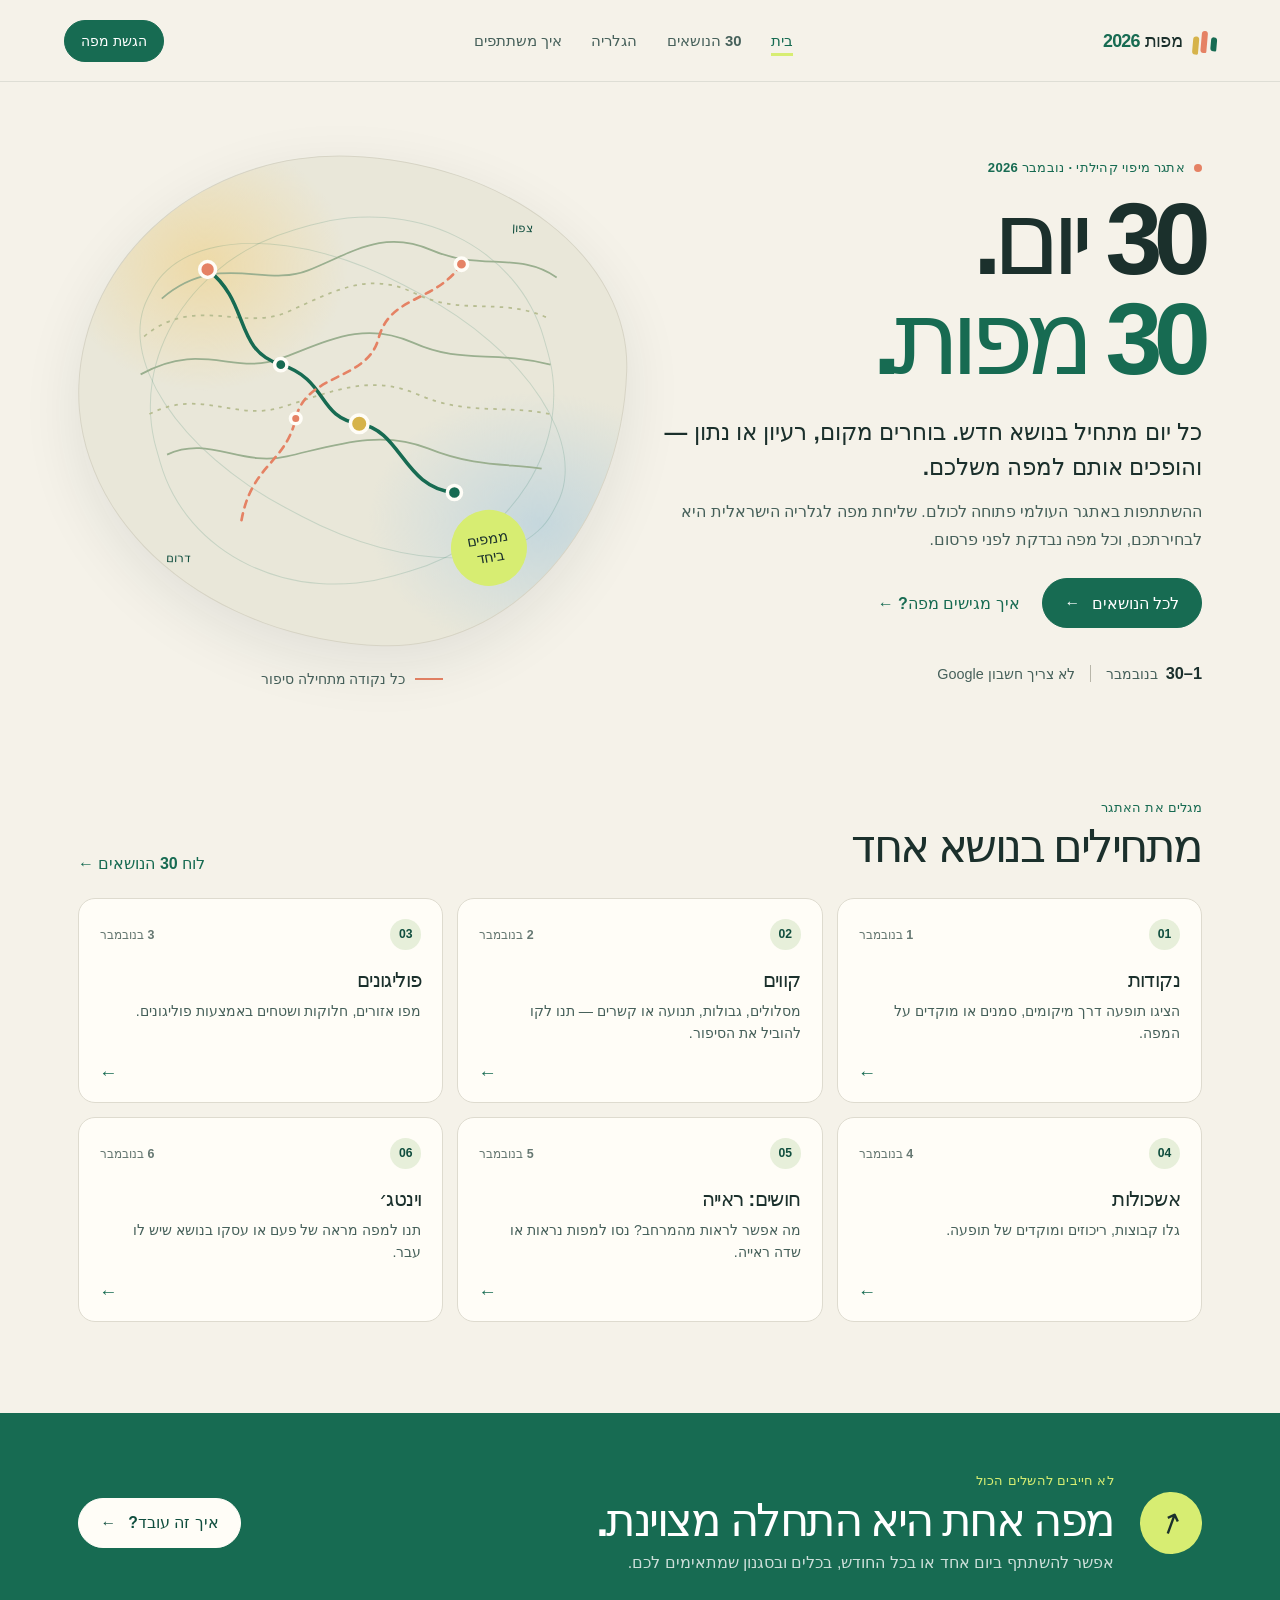
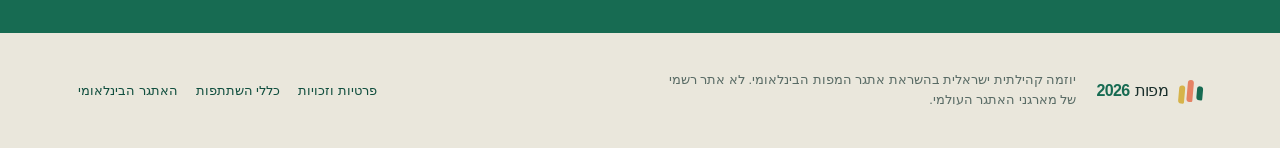
==== index.html @ 551444f7 "Add favicon for 2026 challenge site Co-authored-by: Copilot <223556219+Copilot@users.noreply.github." ====
<!doctype html>
<html lang="he" dir="rtl">
<head>
  <meta charset="utf-8">
  <meta name="viewport" content="width=device-width, initial-scale=1">
  <meta name="theme-color" content="#f5f2e9">
  <meta name="description" content="אתגר המפות הישראלי 2026 — שלושים ימים, שלושים נושאים, קהילת מיפוי אחת.">
  <title>אתגר המפות הישראלי 2026</title>
  <link rel="icon" href="favicon.svg" type="image/svg+xml">
  <link rel="stylesheet" href="assets/css/styles.css">
  <script src="assets/js/site.js" defer></script>
</head>
<body>
  <a class="skip-link" href="#main">דילוג לתוכן</a>
  <header class="site-header">
    <a class="brand" href="index.html" aria-label="אתגר המפות הישראלי 2026 — דף הבית">
      <span class="brand-mark" aria-hidden="true"><i></i><i></i><i></i></span>
      <span>מפות<span class="brand-year">2026</span></span>
    </a>
    <nav class="main-nav" aria-label="ניווט ראשי">
      <a class="is-current" aria-current="page" href="index.html">בית</a>
      <a href="themes.html">30 הנושאים</a>
      <a href="gallery.html">הגלריה</a>
      <a href="about.html">איך משתתפים</a>
    </nav>
    <a class="button button-small header-cta" href="submit.html">הגשת מפה</a>
  </header>

  <main id="main">
    <section class="hero section-wrap">
      <div class="hero-copy">
        <p class="eyebrow"><span class="eyebrow-dot"></span> אתגר מיפוי קהילתי · נובמבר 2026</p>
        <h1>30 יום.<br><span>30 מפות.</span></h1>
        <p class="hero-lead">כל יום מתחיל בנושא חדש. בוחרים מקום, רעיון או נתון — והופכים אותם למפה משלכם.</p>
        <p class="hero-note">ההשתתפות באתגר העולמי פתוחה לכולם. שליחת מפה לגלריה הישראלית היא לבחירתכם, וכל מפה נבדקת לפני פרסום.</p>
        <div class="hero-actions">
          <a class="button" href="themes.html">לכל הנושאים <span aria-hidden="true">←</span></a>
          <a class="text-link" href="submit.html">איך מגישים מפה? <span aria-hidden="true">←</span></a>
        </div>
        <div class="hero-facts" aria-label="פרטי האתגר">
          <span><strong>1–30</strong> בנובמבר</span>
          <span class="fact-divider" aria-hidden="true"></span>
          <span>לא צריך חשבון Google</span>
        </div>
      </div>
      <div class="hero-art" aria-label="איור מופשט של מפה עם קווים ונקודות" role="img">
        <div class="map-paper">
          <span class="map-label label-north">צפון</span>
          <span class="map-label label-south">דרום</span>
          <svg viewBox="0 0 520 420" role="presentation" aria-hidden="true">
            <path class="contour contour-one" d="M44 94c63-54 116-12 166-32s85-47 140-23 100 1 142 31" />
            <path class="contour contour-two" d="M24 137c57-48 111-5 163-28s91-47 144-21 99 4 151 28" />
            <path class="contour contour-three" d="M20 180c70-39 105 2 159-18s94-43 150-18 89 8 156 25" />
            <path class="contour contour-four" d="M30 225c59-30 96 9 151-8s99-38 154-14 96 11 149 22" />
            <path class="contour contour-five" d="M50 271c48-22 83 14 136 2s106-31 160-9 94 17 129 23" />
            <path class="route" d="M96 61c49 38 29 91 83 108s41 60 89 67 50 73 108 78" />
            <path class="route route-secondary" d="M384 55c-30 44-81 35-94 84s-82 39-94 91-51 52-62 118" />
            <circle class="map-point point-a" cx="96" cy="61" r="9" />
            <circle class="map-point point-b" cx="179" cy="169" r="7" />
            <circle class="map-point point-c" cx="268" cy="236" r="10" />
            <circle class="map-point point-d" cx="376" cy="314" r="8" />
            <circle class="map-point point-e" cx="384" cy="55" r="7" />
            <circle class="map-point point-f" cx="196" cy="230" r="6" />
          </svg>
          <span class="map-stamp">ממפים<br>ביחד</span>
        </div>
        <div class="art-caption"><span class="caption-line"></span> כל נקודה מתחילה סיפור</div>
      </div>
    </section>

    <section class="section-wrap section-block" aria-labelledby="featured-heading">
      <div class="section-heading">
        <div>
          <p class="eyebrow">מגלים את האתגר</p>
          <h2 id="featured-heading">מתחילים בנושא אחד</h2>
        </div>
        <a class="text-link" href="themes.html">לוח 30 הנושאים <span aria-hidden="true">←</span></a>
      </div>
      <div class="theme-grid theme-grid-featured" data-theme-grid data-limit="6"></div>
    </section>

    <section class="community-band">
      <div class="section-wrap community-inner">
        <div class="community-icon" aria-hidden="true">↗</div>
        <div>
          <p class="eyebrow">לא חייבים להשלים הכול</p>
          <h2>מפה אחת היא התחלה מצוינת.</h2>
          <p>אפשר להשתתף ביום אחד או בכל החודש, בכלים ובסגנון שמתאימים לכם.</p>
        </div>
        <a class="button button-light" href="about.html">איך זה עובד? <span aria-hidden="true">←</span></a>
      </div>
    </section>
  </main>

  <footer class="site-footer">
    <div class="section-wrap footer-inner">
      <a class="brand footer-brand" href="index.html"><span class="brand-mark" aria-hidden="true"><i></i><i></i><i></i></span><span>מפות<span class="brand-year">2026</span></span></a>
      <p>יוזמה קהילתית ישראלית בהשראת אתגר המפות הבינלאומי. לא אתר רשמי של מארגני האתגר העולמי.</p>
      <div class="footer-links"><a href="privacy.html">פרטיות וזכויות</a><a href="about.html">כללי השתתפות</a><a href="https://30daymapchallenge.com/2026/" rel="noopener noreferrer" target="_blank">האתגר הבינלאומי <span class="visually-hidden">(נפתח בכרטיסייה חדשה)</span></a></div>
    </div>
  </footer>
</body>
</html>
---- assets/css/styles.css ----
:root {
  color-scheme: light;
  --ink: #1b302c;
  --ink-soft: #46605a;
  --paper: #f5f2e9;
  --paper-light: #fffdf7;
  --line: #dedbcf;
  --green: #176b52;
  --green-dark: #104e3e;
  --lime: #d7ed72;
  --coral: #e58264;
  --blue: #a9cbe0;
  --yellow: #f3c968;
  --shadow: 0 18px 60px rgb(27 48 44 / 9%);
  font-family: "Arial", "Noto Sans Hebrew", sans-serif;
  font-synthesis: none;
  text-rendering: optimizeLegibility;
}

* {
  box-sizing: border-box;
}

html {
  scroll-behavior: smooth;
}

body {
  background: var(--paper);
  color: var(--ink);
  margin: 0;
  min-width: 320px;
}

a {
  color: inherit;
}

a:focus-visible,
summary:focus-visible {
  outline: 3px solid #cb633e;
  outline-offset: 4px;
  border-radius: 3px;
}

.skip-link {
  background: var(--ink);
  color: white;
  inset-inline-start: 1rem;
  padding: 0.6rem 1rem;
  position: absolute;
  top: -5rem;
  z-index: 20;
}

.skip-link:focus {
  top: 1rem;
}

.section-wrap {
  margin-inline: auto;
  max-width: 1180px;
  padding-inline: 28px;
}

.site-header {
  align-items: center;
  border-bottom: 1px solid rgb(27 48 44 / 10%);
  display: flex;
  gap: 32px;
  justify-content: space-between;
  margin: 0 auto;
  max-width: 1440px;
  min-height: 82px;
  padding: 12px 5vw;
}

.brand {
  align-items: center;
  color: var(--ink);
  display: inline-flex;
  flex: 0 0 auto;
  font-size: 1.12rem;
  font-weight: 800;
  gap: 10px;
  letter-spacing: -0.04em;
  text-decoration: none;
}

.brand-year {
  color: var(--green);
  margin-inline-start: 5px;
}

.brand-mark {
  align-items: flex-end;
  display: inline-flex;
  gap: 3px;
  height: 24px;
  transform: rotate(-10deg);
  width: 24px;
}

.brand-mark i {
  background: var(--green);
  border-radius: 8px 8px 3px 8px;
  display: block;
  height: 14px;
  transform: rotate(15deg);
  width: 8px;
}

.brand-mark i:nth-child(2) {
  background: var(--coral);
  height: 22px;
}

.brand-mark i:nth-child(3) {
  background: #d6b34a;
  height: 18px;
}

.main-nav {
  align-items: center;
  display: flex;
  gap: clamp(14px, 2.3vw, 34px);
}

.main-nav a {
  color: var(--ink-soft);
  font-size: 0.93rem;
  font-weight: 600;
  text-decoration: none;
  transition: color 150ms ease;
}

.main-nav a:hover,
.main-nav a.is-current {
  color: var(--green);
}

.main-nav a.is-current {
  text-decoration: underline;
  text-decoration-color: var(--lime);
  text-decoration-thickness: 3px;
  text-underline-offset: 7px;
}

.button {
  align-items: center;
  background: var(--green);
  border: 1px solid var(--green);
  border-radius: 999px;
  color: white;
  display: inline-flex;
  font: inherit;
  font-size: 0.98rem;
  font-weight: 700;
  gap: 12px;
  justify-content: center;
  min-height: 50px;
  padding: 0.7rem 1.35rem;
  text-decoration: none;
  transition: background 150ms ease, transform 150ms ease;
}

.button:hover {
  background: var(--green-dark);
  transform: translateY(-2px);
}

.button-small {
  font-size: 0.9rem;
  min-height: 42px;
  padding: 0.5rem 1rem;
}

.hero {
  align-items: center;
  display: grid;
  gap: 28px;
  grid-template-columns: 1fr 1fr;
  min-height: 590px;
  padding-bottom: 72px;
  padding-top: 58px;
}

.hero-copy {
  max-width: 570px;
  padding-block: 20px;
}

.eyebrow {
  align-items: center;
  color: var(--green);
  display: flex;
  font-size: 0.82rem;
  font-weight: 800;
  gap: 9px;
  letter-spacing: 0.02em;
  margin: 0 0 14px;
}

.eyebrow-dot {
  background: var(--coral);
  border-radius: 50%;
  height: 8px;
  width: 8px;
}

h1,
h2,
h3,
p {
  margin-top: 0;
}

.hero h1 {
  font-size: clamp(4.1rem, 8vw, 7.6rem);
  letter-spacing: -0.085em;
  line-height: 0.98;
  margin: 0 0 25px;
}

.hero h1 span,
.page-intro h1 span {
  color: var(--green);
}

.hero-lead {
  font-size: clamp(1.18rem, 2vw, 1.42rem);
  font-weight: 600;
  line-height: 1.55;
  margin-bottom: 13px;
  max-width: 540px;
}

.hero-note {
  color: var(--ink-soft);
  font-size: 0.98rem;
  line-height: 1.75;
  margin-bottom: 25px;
  max-width: 530px;
}

.hero-actions {
  align-items: center;
  display: flex;
  flex-wrap: wrap;
  gap: 22px;
}

.text-link {
  color: var(--green);
  font-weight: 800;
  text-decoration-color: transparent;
  text-underline-offset: 4px;
}

.text-link:hover {
  text-decoration-color: currentColor;
}

.hero-facts {
  align-items: center;
  color: var(--ink-soft);
  display: flex;
  font-size: 0.9rem;
  gap: 15px;
  margin-top: 36px;
}

.hero-facts strong {
  color: var(--ink);
  font-size: 1.02rem;
  margin-inline-end: 4px;
}

.fact-divider {
  background: #b8b6a9;
  height: 17px;
  width: 1px;
}

.hero-art {
  justify-self: center;
  max-width: 550px;
  position: relative;
  width: 100%;
}

.map-paper {
  aspect-ratio: 1.12;
  background:
    radial-gradient(ellipse at 22% 23%, rgb(243 201 104 / 44%), transparent 24%),
    radial-gradient(ellipse at 85% 74%, rgb(169 203 224 / 56%), transparent 26%),
    #e9e7d9;
  border: 1px solid #d7d4c5;
  border-radius: 48% 52% 43% 57% / 49% 42% 58% 51%;
  box-shadow: var(--shadow);
  overflow: hidden;
  padding: 8%;
  position: relative;
  transform: rotate(2deg);
}

.map-paper::before,
.map-paper::after {
  border: 1px solid rgb(23 107 82 / 16%);
  border-radius: 48%;
  content: "";
  inset: 13%;
  position: absolute;
  transform: rotate(-18deg);
}

.map-paper::after {
  inset: 24% 8%;
  transform: rotate(26deg);
}

.map-paper svg {
  height: 100%;
  position: relative;
  transform: rotate(-2deg);
  width: 100%;
  z-index: 1;
}

.contour {
  fill: none;
  stroke: #9aaf8f;
  stroke-width: 2;
}

.contour-two,
.contour-four {
  stroke: #b7bd91;
  stroke-dasharray: 4 6;
}

.route {
  fill: none;
  stroke: var(--green);
  stroke-linecap: round;
  stroke-width: 4;
}

.route-secondary {
  stroke: var(--coral);
  stroke-dasharray: 8 7;
  stroke-width: 3;
}

.map-point {
  fill: var(--coral);
  stroke: var(--paper-light);
  stroke-width: 4;
}

.point-b,
.point-d {
  fill: var(--green);
}

.point-c {
  fill: #d6b34a;
}

.map-label {
  color: var(--green-dark);
  font-size: 0.74rem;
  font-weight: 800;
  position: absolute;
  z-index: 2;
}

.label-north {
  inset-block-start: 12%;
  inset-inline-start: 18%;
}

.label-south {
  inset-block-end: 15%;
  inset-inline-end: 17%;
}

.map-stamp {
  align-items: center;
  background: var(--lime);
  border-radius: 50%;
  bottom: 13%;
  color: var(--ink);
  display: flex;
  font-size: 0.9rem;
  font-weight: 900;
  height: 76px;
  justify-content: center;
  line-height: 1.25;
  position: absolute;
  right: 17%;
  text-align: center;
  transform: rotate(-12deg);
  width: 76px;
  z-index: 2;
}

.art-caption {
  align-items: center;
  color: var(--ink-soft);
  display: flex;
  font-size: 0.87rem;
  gap: 10px;
  justify-content: center;
  margin-top: 26px;
}

.caption-line {
  background: var(--coral);
  height: 2px;
  width: 28px;
}

.section-block {
  padding-bottom: 86px;
  padding-top: 25px;
}

.section-heading {
  align-items: end;
  display: flex;
  gap: 20px;
  justify-content: space-between;
  margin-bottom: 25px;
}

.section-heading .eyebrow {
  margin-bottom: 6px;
}

.section-heading h2,
.community-inner h2,
.callout h2 {
  font-size: clamp(1.8rem, 4vw, 2.8rem);
  letter-spacing: -0.055em;
  line-height: 1.15;
  margin: 0;
}

.theme-grid {
  display: grid;
  gap: 14px;
  grid-template-columns: repeat(3, minmax(0, 1fr));
}

.theme-card {
  background: var(--paper-light);
  border: 1px solid var(--line);
  border-radius: 17px;
  color: var(--ink);
  display: flex;
  flex-direction: column;
  min-height: 205px;
  padding: 20px 21px 18px;
  position: relative;
  text-decoration: none;
  transition: border-color 150ms ease, box-shadow 150ms ease, transform 150ms ease;
}

.theme-card:hover {
  border-color: #9db8a9;
  box-shadow: 0 10px 30px rgb(27 48 44 / 8%);
  transform: translateY(-3px);
}

.theme-card-top {
  align-items: center;
  display: flex;
  justify-content: space-between;
  margin-bottom: 17px;
}

.theme-number {
  align-items: center;
  background: #e7efda;
  border-radius: 50%;
  color: var(--green-dark);
  display: inline-flex;
  font-size: 0.76rem;
  font-weight: 800;
  height: 31px;
  justify-content: center;
  width: 31px;
}

.theme-date {
  color: #667872;
  font-size: 0.78rem;
  font-weight: 600;
}

.theme-title {
  font-size: 1.25rem;
  font-weight: 800;
  letter-spacing: -0.03em;
  line-height: 1.3;
  margin-bottom: 7px;
}

.theme-description {
  color: var(--ink-soft);
  font-size: 0.89rem;
  line-height: 1.6;
  padding-inline-end: 17px;
}

.theme-arrow {
  bottom: 18px;
  color: var(--green);
  font-size: 1.15rem;
  inset-inline-end: 20px;
  position: absolute;
}

.community-band {
  background: var(--green);
  color: white;
  margin-top: 5px;
}

.community-inner {
  align-items: center;
  display: flex;
  gap: 26px;
  min-height: 220px;
  padding-bottom: 38px;
  padding-top: 38px;
}

.community-icon {
  align-items: center;
  background: var(--lime);
  border-radius: 50%;
  color: var(--ink);
  display: flex;
  flex: 0 0 62px;
  font-size: 1.8rem;
  height: 62px;
  justify-content: center;
  transform: rotate(-25deg);
}

.community-inner .eyebrow {
  color: var(--lime);
  margin-bottom: 7px;
}

.community-inner h2 {
  margin-bottom: 7px;
}

.community-inner p:not(.eyebrow) {
  color: rgb(255 255 255 / 78%);
  margin-bottom: 0;
}

.button-light {
  background: var(--paper-light);
  border-color: var(--paper-light);
  color: var(--green-dark);
  margin-inline-start: auto;
  white-space: nowrap;
}

.button-light:hover {
  background: var(--lime);
}

.site-footer {
  background: #eae7dc;
  margin-top: 0;
}

.footer-inner {
  align-items: center;
  display: grid;
  gap: 20px;
  grid-template-columns: auto 1fr auto;
  min-height: 115px;
  padding-bottom: 24px;
  padding-top: 24px;
}

.footer-brand {
  font-size: 1rem;
}

.footer-inner p {
  color: #596b65;
  font-size: 0.8rem;
  line-height: 1.6;
  margin: 0;
  max-width: 420px;
}

.footer-links {
  display: flex;
  flex-wrap: wrap;
  gap: 10px 18px;
}

.footer-links a {
  color: var(--green-dark);
  font-size: 0.79rem;
  font-weight: 700;
  text-decoration: none;
}

.footer-links a:hover {
  text-decoration: underline;
  text-underline-offset: 3px;
}

.page-main {
  min-height: calc(100vh - 205px);
  padding-bottom: 74px;
  padding-top: 62px;
}

.page-intro {
  margin-bottom: 42px;
  max-width: 750px;
}

.page-intro h1 {
  font-size: clamp(3.2rem, 7vw, 5.7rem);
  letter-spacing: -0.075em;
  line-height: 1.02;
  margin: 0 0 20px;
}

.page-intro > p:last-child {
  color: var(--ink-soft);
  font-size: 1.12rem;
  line-height: 1.75;
  margin-bottom: 0;
  max-width: 650px;
}

.themes-toolbar {
  align-items: center;
  border-bottom: 1px solid var(--line);
  display: flex;
  justify-content: space-between;
  margin-bottom: 20px;
  padding-bottom: 15px;
}

.themes-toolbar p {
  color: var(--ink-soft);
  margin: 0;
}

.count-chip {
  background: #e7efda;
  border-radius: 999px;
  color: var(--green-dark);
  font-size: 0.8rem;
  font-weight: 800;
  padding: 6px 12px;
}

.theme-grid-all {
  grid-template-columns: repeat(3, minmax(0, 1fr));
}

.source-note,
.small-note {
  color: #68756d;
  font-size: 0.82rem;
  line-height: 1.7;
  margin-top: 20px;
}

.back-link {
  color: var(--green);
  display: inline-block;
  font-size: 0.9rem;
  font-weight: 700;
  margin-bottom: 36px;
  text-decoration: none;
}

.back-link:hover {
  text-decoration: underline;
  text-underline-offset: 4px;
}

.day-hero {
  background: var(--paper-light);
  border: 1px solid var(--line);
  border-radius: 26px;
  margin-bottom: 62px;
  overflow: hidden;
  padding: clamp(25px, 6vw, 64px);
  position: relative;
}

.day-hero::after {
  background: var(--lime);
  border-radius: 50%;
  content: "";
  height: 190px;
  inset-block-start: -95px;
  inset-inline-end: -80px;
  opacity: 0.55;
  position: absolute;
  width: 190px;
}

.day-hero > * {
  position: relative;
  z-index: 1;
}

.day-heading {
  align-items: center;
  display: flex;
  gap: 22px;
  margin-bottom: 15px;
}

.day-number {
  color: #d8dfca;
  font-size: clamp(4rem, 9vw, 7.6rem);
  font-weight: 900;
  letter-spacing: -0.08em;
  line-height: 0.9;
}

.day-label {
  color: var(--green);
  font-size: 0.88rem;
  font-weight: 800;
  margin-bottom: 5px;
}

.day-heading h1 {
  font-size: clamp(2.3rem, 5vw, 4.3rem);
  letter-spacing: -0.06em;
  line-height: 1.05;
  margin: 0;
}

.day-description {
  color: var(--ink-soft);
  font-size: 1.2rem;
  line-height: 1.7;
  margin-bottom: 27px;
  max-width: 650px;
}

.day-gallery {
  padding-bottom: 34px;
}

.empty-state {
  align-items: center;
  background: #eeece2;
  border: 1px dashed #c9c8b8;
  border-radius: 20px;
  display: flex;
  flex-direction: column;
  padding: 45px 24px;
  text-align: center;
}

.empty-state-mark {
  color: var(--green);
  font-size: 2rem;
  margin-bottom: 10px;
}

.empty-state h2,
.empty-state h3 {
  font-size: 1.4rem;
  letter-spacing: -0.03em;
  margin-bottom: 8px;
}

.empty-state p {
  color: var(--ink-soft);
  line-height: 1.7;
  margin: 0 0 15px;
  max-width: 490px;
}

.day-pagination {
  border-top: 1px solid var(--line);
  display: flex;
  justify-content: space-between;
  margin-top: 40px;
  padding-top: 20px;
}

.day-pagination a {
  color: var(--green);
  font-weight: 800;
  text-decoration: none;
}

.steps-grid {
  display: grid;
  gap: 14px;
  grid-template-columns: repeat(4, minmax(0, 1fr));
  margin-bottom: 72px;
}

.step-card {
  background: var(--paper-light);
  border: 1px solid var(--line);
  border-radius: 18px;
  min-height: 205px;
  padding: 22px;
}

.step-number {
  color: var(--coral);
  display: block;
  font-size: 0.8rem;
  font-weight: 900;
  margin-bottom: 18px;
}

.step-card h2 {
  font-size: 1.25rem;
  margin-bottom: 8px;
}

.step-card p {
  color: var(--ink-soft);
  font-size: 0.9rem;
  line-height: 1.65;
  margin: 0;
}

.content-section {
  margin-bottom: 64px;
  max-width: 830px;
}

.content-section > h2 {
  font-size: 2rem;
  letter-spacing: -0.04em;
  margin-bottom: 22px;
}

.faq-list details {
  border-bottom: 1px solid var(--line);
  padding-block: 17px;
}

.faq-list summary {
  cursor: pointer;
  font-size: 1.02rem;
  font-weight: 800;
  list-style-position: inside;
}

.faq-list details p {
  color: var(--ink-soft);
  line-height: 1.75;
  margin: 11px 27px 0 0;
}

.callout {
  align-items: center;
  background: #e7efda;
  border-radius: 20px;
  display: flex;
  justify-content: space-between;
  padding: 28px 32px;
}

.callout .eyebrow {
  margin-bottom: 5px;
}

.callout h2 {
  font-size: 1.7rem;
}

.legal-page {
  max-width: 900px;
}

.legal-section {
  border-top: 1px solid var(--line);
  padding: 25px 0 10px;
}

.legal-section h2 {
  font-size: 1.35rem;
  margin-bottom: 8px;
}

.legal-section p {
  color: var(--ink-soft);
  line-height: 1.85;
  max-width: 760px;
}

.draft-notice {
  background: #fff1d5;
  border-radius: 10px;
  color: #73511c;
  font-size: 0.9rem;
  line-height: 1.6;
  margin-top: 28px;
  padding: 14px 18px;
}

.gallery-empty {
  margin-bottom: 40px;
  min-height: 300px;
}

.submission-status {
  align-items: flex-start;
  background: #e8efdd;
  border-radius: 20px;
  display: flex;
  gap: 18px;
  margin-bottom: 40px;
  padding: 26px;
}

.status-symbol {
  align-items: center;
  background: var(--green);
  border-radius: 50%;
  color: white;
  display: flex;
  flex: 0 0 42px;
  font-size: 1.2rem;
  height: 42px;
  justify-content: center;
}

.submission-status h2,
.submission-brief h2 {
  font-size: 1.35rem;
  margin-bottom: 7px;
}

.submission-status p {
  color: var(--ink-soft);
  line-height: 1.7;
  margin-bottom: 12px;
}

.submission-brief {
  background: var(--paper-light);
  border: 1px solid var(--line);
  border-radius: 18px;
  padding: 24px;
}

.check-list {
  color: var(--ink-soft);
  line-height: 1.9;
  padding-inline-start: 1.3rem;
}

.visually-hidden {
  clip: rect(0, 0, 0, 0);
  clip-path: inset(50%);
  height: 1px;
  overflow: hidden;
  position: absolute;
  white-space: nowrap;
  width: 1px;
}

@media (max-width: 900px) {
  .site-header {
    gap: 17px;
    padding-inline: 24px;
  }

  .main-nav {
    gap: 14px;
  }

  .main-nav a {
    font-size: 0.83rem;
  }

  .hero {
    min-height: auto;
    padding-bottom: 55px;
    padding-top: 42px;
  }

  .theme-grid,
  .theme-grid-all {
    grid-template-columns: repeat(2, minmax(0, 1fr));
  }

  .steps-grid {
    grid-template-columns: repeat(2, minmax(0, 1fr));
  }

  .footer-inner {
    grid-template-columns: 1fr 1fr;
  }

  .footer-links {
    grid-column: 1 / -1;
  }
}

@media (max-width: 640px) {
  .section-wrap {
    padding-inline: 20px;
  }

  .site-header {
    flex-wrap: wrap;
    gap: 11px 16px;
    justify-content: space-between;
    min-height: auto;
    padding: 14px 20px 12px;
  }

  .brand {
    font-size: 1rem;
  }

  .header-cta {
    margin-inline-start: auto;
  }

  .main-nav {
    flex: 1 0 100%;
    justify-content: space-between;
    order: 3;
    overflow-x: auto;
    padding: 7px 0 2px;
  }

  .main-nav a {
    flex: 0 0 auto;
    font-size: 0.8rem;
  }

  .hero {
    gap: 10px;
    grid-template-columns: 1fr;
    padding-bottom: 44px;
    padding-top: 34px;
  }

  .hero-copy {
    padding-block: 0;
  }

  .hero h1 {
    font-size: clamp(4rem, 19vw, 6rem);
  }

  .hero-lead {
    font-size: 1.12rem;
  }

  .hero-note {
    font-size: 0.9rem;
  }

  .hero-actions {
    align-items: flex-start;
    gap: 15px;
  }

  .hero-facts {
    margin-top: 24px;
  }

  .hero-art {
    margin-top: 12px;
    max-width: 410px;
  }

  .section-block {
    padding-bottom: 55px;
    padding-top: 10px;
  }

  .section-heading {
    align-items: flex-start;
    flex-direction: column;
    gap: 10px;
  }

  .section-heading h2 {
    font-size: 1.9rem;
  }

  .theme-grid,
  .theme-grid-all {
    gap: 10px;
    grid-template-columns: 1fr;
  }

  .theme-card {
    min-height: 170px;
    padding: 17px 18px;
  }

  .community-inner {
    align-items: flex-start;
    flex-wrap: wrap;
    gap: 13px;
    padding-bottom: 28px;
    padding-top: 28px;
  }

  .community-icon {
    flex-basis: 48px;
    height: 48px;
    width: 48px;
  }

  .community-inner > div:nth-child(2) {
    flex: 1;
  }

  .community-inner h2 {
    font-size: 1.65rem;
  }

  .community-inner p:not(.eyebrow) {
    font-size: 0.88rem;
    line-height: 1.6;
  }

  .button-light {
    margin-inline-start: 61px;
  }

  .footer-inner {
    align-items: start;
    gap: 13px;
    grid-template-columns: 1fr;
    padding-bottom: 25px;
    padding-top: 25px;
  }

  .footer-links {
    grid-column: auto;
  }

  .page-main {
    padding-bottom: 48px;
    padding-top: 38px;
  }

  .page-intro {
    margin-bottom: 29px;
  }

  .page-intro h1 {
    font-size: clamp(3rem, 14vw, 4.3rem);
  }

  .page-intro > p:last-child {
    font-size: 1rem;
  }

  .themes-toolbar {
    align-items: flex-start;
    gap: 12px;
  }

  .themes-toolbar p {
    font-size: 0.88rem;
  }

  .day-hero {
    border-radius: 18px;
    margin-bottom: 43px;
    padding: 24px 20px 28px;
  }

  .day-heading {
    gap: 13px;
  }

  .day-number {
    font-size: 4.3rem;
  }

  .day-heading h1 {
    font-size: 2.2rem;
  }

  .day-description {
    font-size: 1.05rem;
  }

  .steps-grid {
    gap: 10px;
    grid-template-columns: 1fr;
    margin-bottom: 52px;
  }

  .step-card {
    min-height: auto;
  }

  .content-section {
    margin-bottom: 46px;
  }

  .callout {
    align-items: flex-start;
    flex-direction: column;
    gap: 18px;
    padding: 23px 20px;
  }

  .callout h2 {
    font-size: 1.5rem;
  }

  .submission-status {
    padding: 19px;
  }
}

@media (prefers-reduced-motion: reduce) {
  *,
  *::before,
  *::after {
    scroll-behavior: auto !important;
    transition-duration: 0.01ms !important;
  }
}
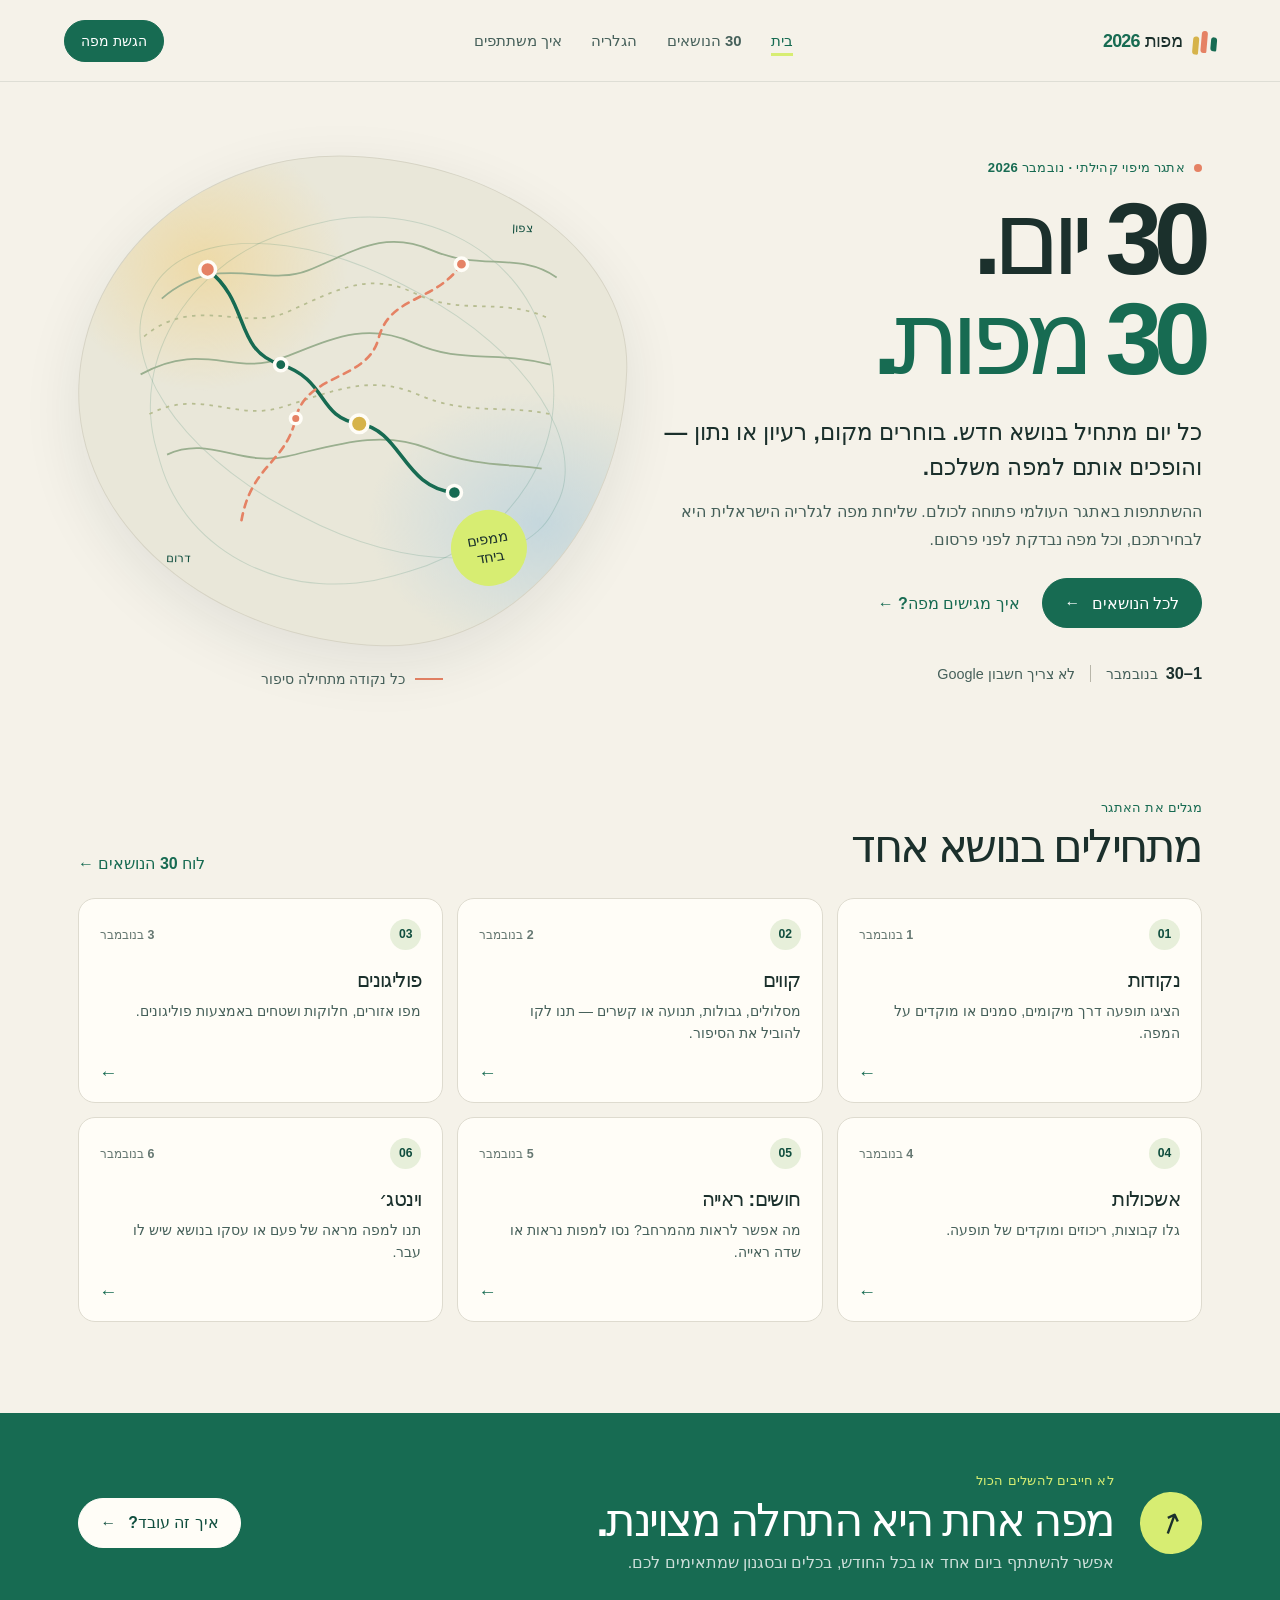
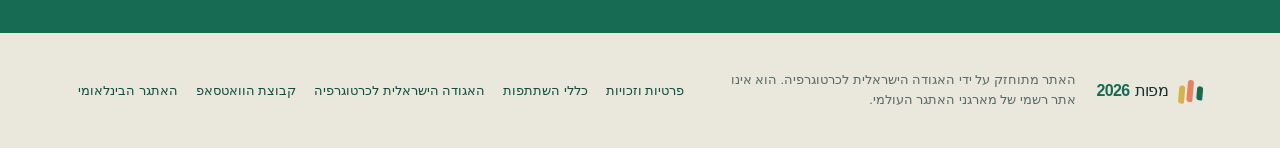
==== commit 1ed2ae21: "Add association and WhatsApp links Co-authored-by: Copilot <223556219+Copilot@users.noreply.github.c" ====
--- a/index.html
+++ b/index.html
@@ -95,8 +95,8 @@
   <footer class="site-footer">
     <div class="section-wrap footer-inner">
       <a class="brand footer-brand" href="index.html"><span class="brand-mark" aria-hidden="true"><i></i><i></i><i></i></span><span>מפות<span class="brand-year">2026</span></span></a>
-      <p>יוזמה קהילתית ישראלית בהשראת אתגר המפות הבינלאומי. לא אתר רשמי של מארגני האתגר העולמי.</p>
-      <div class="footer-links"><a href="privacy.html">פרטיות וזכויות</a><a href="about.html">כללי השתתפות</a><a href="https://30daymapchallenge.com/2026/" rel="noopener noreferrer" target="_blank">האתגר הבינלאומי <span class="visually-hidden">(נפתח בכרטיסייה חדשה)</span></a></div>
+      <p>האתר מתוחזק על ידי האגודה הישראלית לכרטוגרפיה. הוא אינו אתר רשמי של מארגני האתגר העולמי.</p>
+      <div class="footer-links"><a href="privacy.html">פרטיות וזכויות</a><a href="about.html">כללי השתתפות</a><a href="https://www.isrcartogis.org/" rel="noopener noreferrer" target="_blank">האגודה הישראלית לכרטוגרפיה <span class="visually-hidden">(נפתח בכרטיסייה חדשה)</span></a><a href="https://chat.whatsapp.com/Cux5kvuhouNCTsopKeig8c" rel="noopener noreferrer" target="_blank">קבוצת הוואטסאפ <span class="visually-hidden">(נפתח בכרטיסייה חדשה)</span></a><a href="https://30daymapchallenge.com/2026/" rel="noopener noreferrer" target="_blank">האתגר הבינלאומי <span class="visually-hidden">(נפתח בכרטיסייה חדשה)</span></a></div>
     </div>
   </footer>
 </body>
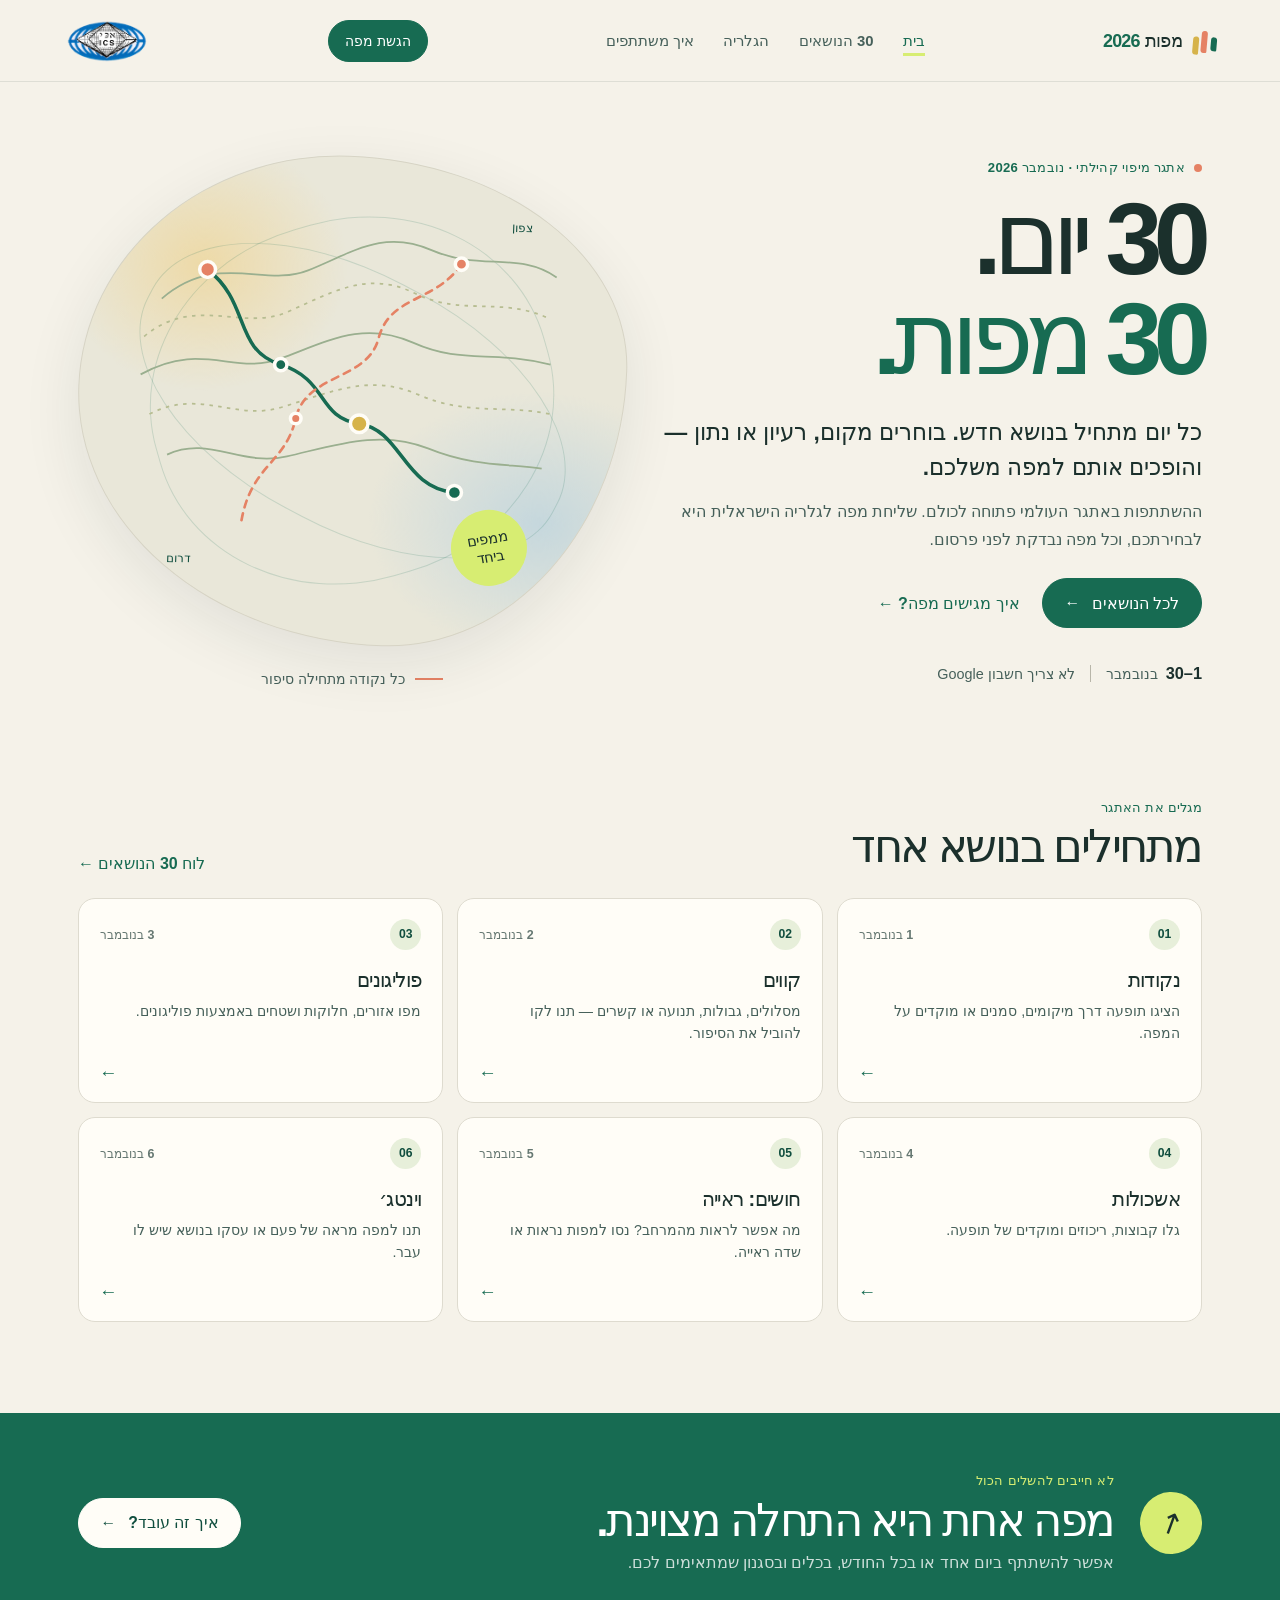
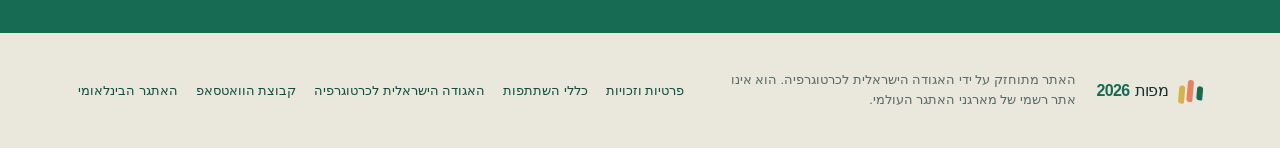
==== commit 44d193aa: "Add association logo and activate submissions Co-authored-by: Copilot <223556219+Copilot@users.norep" ====
--- a/index.html
+++ b/index.html
@@ -24,6 +24,10 @@
       <a href="about.html">איך משתתפים</a>
     </nav>
     <a class="button button-small header-cta" href="submit.html">הגשת מפה</a>
+    <a class="association-logo" href="https://www.isrcartogis.org/" rel="noopener noreferrer" target="_blank">
+      <img src="assets/images/association-logo.png" alt="האגודה הישראלית לכרטוגרפיה">
+      <span class="visually-hidden">(נפתח בכרטיסייה חדשה)</span>
+    </a>
   </header>
 
   <main id="main">
--- a/assets/css/styles.css
+++ b/assets/css/styles.css
@@ -21,6 +21,10 @@
   box-sizing: border-box;
 }
 
+[hidden] {
+  display: none !important;
+}
+
 html {
   scroll-behavior: smooth;
 }
@@ -118,6 +122,22 @@
 .brand-mark i:nth-child(3) {
   background: #d6b34a;
   height: 18px;
+}
+
+.association-logo {
+  align-items: center;
+  display: inline-flex;
+  flex: 0 0 auto;
+  height: 44px;
+  justify-content: center;
+  width: 86px;
+}
+
+.association-logo img {
+  display: block;
+  height: 100%;
+  object-fit: contain;
+  width: 100%;
 }
 
 .main-nav {
@@ -925,6 +945,126 @@
   min-height: 300px;
 }
 
+.gallery-toolbar {
+  align-items: end;
+  background: var(--paper-light);
+  border: 1px solid var(--line);
+  border-radius: 14px;
+  display: flex;
+  flex-wrap: wrap;
+  gap: 14px 20px;
+  margin-bottom: 24px;
+  padding: 18px;
+}
+
+.gallery-filter {
+  display: grid;
+  flex: 1 1 220px;
+  gap: 6px;
+}
+
+.gallery-filter label {
+  font-size: 0.9rem;
+  font-weight: 800;
+}
+
+.gallery-filter select,
+.gallery-filter input {
+  background: white;
+  border: 1px solid #aebbb3;
+  border-radius: 7px;
+  color: var(--ink);
+  font: inherit;
+  min-height: 46px;
+  padding: 8px 11px;
+  width: 100%;
+}
+
+.gallery-filter select:focus-visible,
+.gallery-filter input:focus-visible {
+  outline: 3px solid #cb633e;
+  outline-offset: 3px;
+}
+
+.gallery-count {
+  color: var(--ink-soft);
+  font-size: 0.9rem;
+  font-weight: 700;
+  margin: 0;
+}
+
+.gallery-status {
+  color: var(--ink-soft);
+  line-height: 1.7;
+  margin: 14px 0 20px;
+}
+
+.gallery-status[data-state="error"] {
+  color: #9f2f27;
+}
+
+.gallery-grid {
+  display: grid;
+  gap: 18px;
+  grid-template-columns: repeat(auto-fill, minmax(min(100%, 300px), 1fr));
+  margin-bottom: 42px;
+}
+
+.gallery-card {
+  background: var(--paper-light);
+  border: 1px solid var(--line);
+  border-radius: 16px;
+  box-shadow: 0 10px 30px rgb(27 48 44 / 6%);
+  overflow: hidden;
+}
+
+.gallery-image {
+  aspect-ratio: 4 / 3;
+  background: #e8e6db;
+  display: block;
+  object-fit: cover;
+  width: 100%;
+}
+
+.gallery-card-content {
+  padding: 19px 20px 21px;
+}
+
+.gallery-day {
+  color: var(--green);
+  font-size: 0.88rem;
+  font-weight: 800;
+  margin-bottom: 7px;
+}
+
+.gallery-card h2 {
+  font-size: 1.3rem;
+  line-height: 1.35;
+  margin: 0 0 8px;
+}
+
+.gallery-creator,
+.gallery-description,
+.gallery-credits {
+  color: var(--ink-soft);
+  line-height: 1.65;
+  margin: 0 0 9px;
+  overflow-wrap: anywhere;
+}
+
+.gallery-creator {
+  font-weight: 700;
+}
+
+.gallery-credits {
+  font-size: 0.88rem;
+}
+
+.gallery-link {
+  display: inline-block;
+  margin-top: 5px;
+}
+
 .submission-status {
   align-items: flex-start;
   background: #e8efdd;
@@ -1037,6 +1177,11 @@
     font-size: 1rem;
   }
 
+  .association-logo {
+    height: 32px;
+    width: 62px;
+  }
+
   .header-cta {
     margin-inline-start: auto;
   }
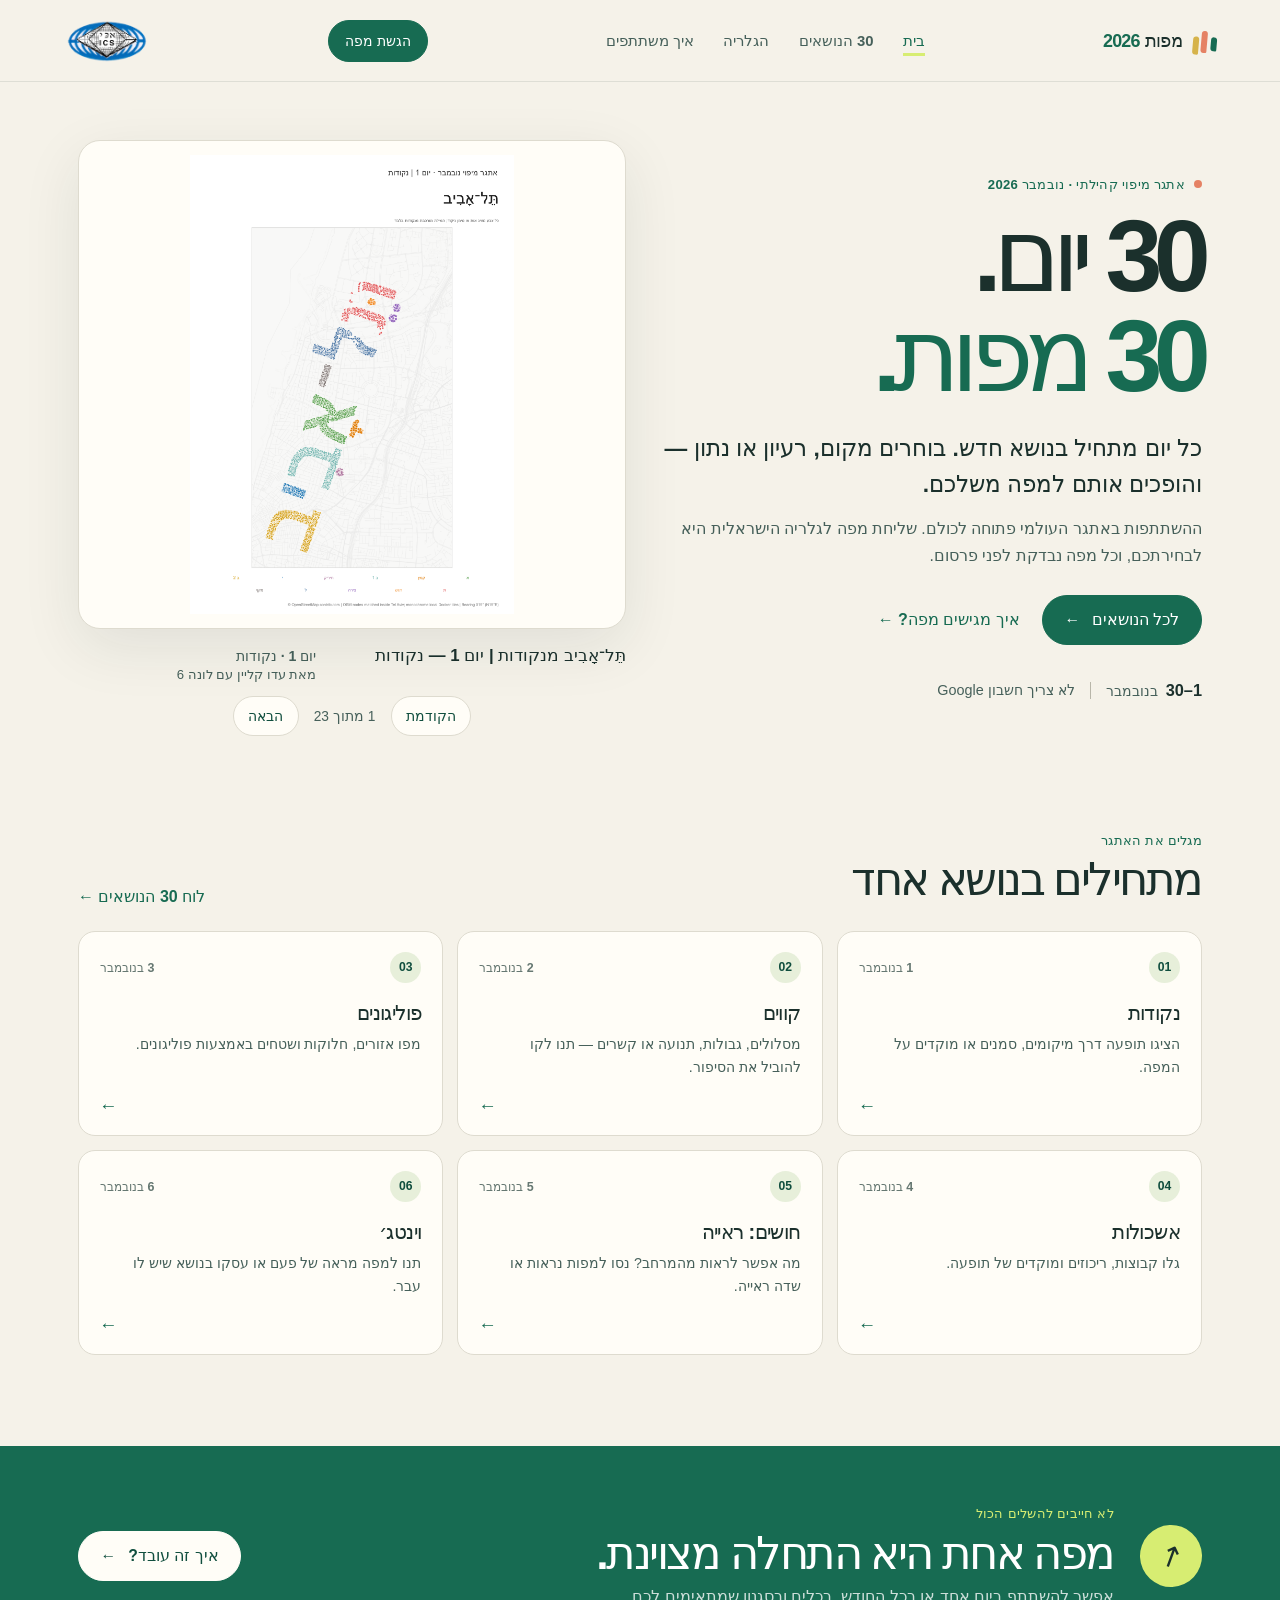
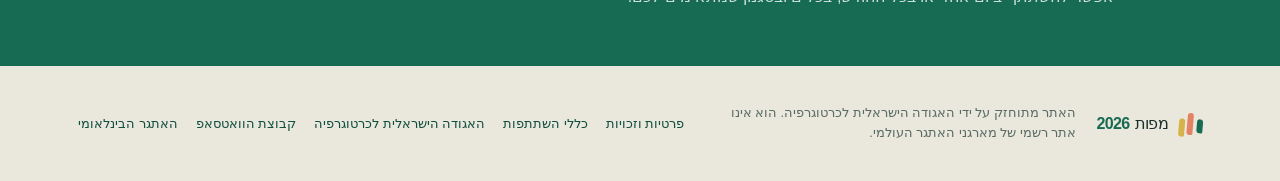
==== commit 01aa70ec: "Add homepage map slideshow Co-authored-by: Copilot <223556219+Copilot@users.noreply.github.com>" ====
--- a/index.html
+++ b/index.html
@@ -7,8 +7,8 @@
   <meta name="description" content="אתגר המפות הישראלי 2026 — שלושים ימים, שלושים נושאים, קהילת מיפוי אחת.">
   <title>אתגר המפות הישראלי 2026</title>
   <link rel="icon" href="favicon.svg" type="image/svg+xml">
-  <link rel="stylesheet" href="assets/css/styles.css">
-  <script src="assets/js/site.js" defer></script>
+  <link rel="stylesheet" href="assets/css/styles.css?v=20261105-home-map-slideshow-v2">
+  <script src="assets/js/site.js?v=20261105-home-map-slideshow-v2" defer></script>
 </head>
 <body>
   <a class="skip-link" href="#main">דילוג לתוכן</a>
@@ -47,29 +47,21 @@
           <span>לא צריך חשבון Google</span>
         </div>
       </div>
-      <div class="hero-art" aria-label="איור מופשט של מפה עם קווים ונקודות" role="img">
-        <div class="map-paper">
-          <span class="map-label label-north">צפון</span>
-          <span class="map-label label-south">דרום</span>
-          <svg viewBox="0 0 520 420" role="presentation" aria-hidden="true">
-            <path class="contour contour-one" d="M44 94c63-54 116-12 166-32s85-47 140-23 100 1 142 31" />
-            <path class="contour contour-two" d="M24 137c57-48 111-5 163-28s91-47 144-21 99 4 151 28" />
-            <path class="contour contour-three" d="M20 180c70-39 105 2 159-18s94-43 150-18 89 8 156 25" />
-            <path class="contour contour-four" d="M30 225c59-30 96 9 151-8s99-38 154-14 96 11 149 22" />
-            <path class="contour contour-five" d="M50 271c48-22 83 14 136 2s106-31 160-9 94 17 129 23" />
-            <path class="route" d="M96 61c49 38 29 91 83 108s41 60 89 67 50 73 108 78" />
-            <path class="route route-secondary" d="M384 55c-30 44-81 35-94 84s-82 39-94 91-51 52-62 118" />
-            <circle class="map-point point-a" cx="96" cy="61" r="9" />
-            <circle class="map-point point-b" cx="179" cy="169" r="7" />
-            <circle class="map-point point-c" cx="268" cy="236" r="10" />
-            <circle class="map-point point-d" cx="376" cy="314" r="8" />
-            <circle class="map-point point-e" cx="384" cy="55" r="7" />
-            <circle class="map-point point-f" cx="196" cy="230" r="6" />
-          </svg>
-          <span class="map-stamp">ממפים<br>ביחד</span>
+      <div class="hero-slideshow" data-home-slideshow role="region"
+        aria-label="מפות שפורסמו בגלריה" aria-roledescription="קרוסלה" hidden>
+        <div class="hero-slide-stage" data-home-slide-stage></div>
+        <div class="hero-slide-caption" data-home-slide-caption></div>
+        <div class="hero-slideshow-controls">
+          <button class="hero-slide-control" type="button" data-home-previous
+            aria-label="הצגת המפה הקודמת">הקודמת</button>
+          <span class="hero-slide-count" data-home-slide-count></span>
+          <button class="hero-slide-control" type="button" data-home-next
+            aria-label="הצגת המפה הבאה">הבאה</button>
         </div>
-        <div class="art-caption"><span class="caption-line"></span> כל נקודה מתחילה סיפור</div>
       </div>
+      <p class="hero-slideshow-status" data-home-slideshow-status role="status" aria-live="polite">
+        טוענים מפות מהגלריה…
+      </p>
     </section>
 
     <section class="section-wrap section-block" aria-labelledby="featured-heading">
--- a/assets/css/styles.css
+++ b/assets/css/styles.css
@@ -302,143 +302,137 @@
   width: 1px;
 }
 
-.hero-art {
+.hero-slideshow {
   justify-self: center;
   max-width: 550px;
   position: relative;
   width: 100%;
 }
 
-.map-paper {
+.hero-slide-stage {
   aspect-ratio: 1.12;
-  background:
-    radial-gradient(ellipse at 22% 23%, rgb(243 201 104 / 44%), transparent 24%),
-    radial-gradient(ellipse at 85% 74%, rgb(169 203 224 / 56%), transparent 26%),
-    #e9e7d9;
-  border: 1px solid #d7d4c5;
-  border-radius: 48% 52% 43% 57% / 49% 42% 58% 51%;
+  background: var(--paper-light);
+  border: 1px solid var(--line);
+  border-radius: 22px;
   box-shadow: var(--shadow);
   overflow: hidden;
-  padding: 8%;
   position: relative;
-  transform: rotate(2deg);
-}
-
-.map-paper::before,
-.map-paper::after {
-  border: 1px solid rgb(23 107 82 / 16%);
-  border-radius: 48%;
-  content: "";
-  inset: 13%;
-  position: absolute;
-  transform: rotate(-18deg);
-}
-
-.map-paper::after {
-  inset: 24% 8%;
-  transform: rotate(26deg);
-}
-
-.map-paper svg {
+}
+
+.hero-slide-link {
+  align-items: center;
+  display: flex;
   height: 100%;
-  position: relative;
-  transform: rotate(-2deg);
+  justify-content: center;
+  padding: 14px;
   width: 100%;
-  z-index: 1;
-}
-
-.contour {
-  fill: none;
-  stroke: #9aaf8f;
-  stroke-width: 2;
-}
-
-.contour-two,
-.contour-four {
-  stroke: #b7bd91;
-  stroke-dasharray: 4 6;
-}
-
-.route {
-  fill: none;
-  stroke: var(--green);
-  stroke-linecap: round;
-  stroke-width: 4;
-}
-
-.route-secondary {
-  stroke: var(--coral);
-  stroke-dasharray: 8 7;
-  stroke-width: 3;
-}
-
-.map-point {
-  fill: var(--coral);
-  stroke: var(--paper-light);
-  stroke-width: 4;
-}
-
-.point-b,
-.point-d {
-  fill: var(--green);
-}
-
-.point-c {
-  fill: #d6b34a;
-}
-
-.map-label {
-  color: var(--green-dark);
-  font-size: 0.74rem;
+}
+
+.hero-slide-link:focus-visible,
+.hero-slide-control:focus-visible {
+  outline: 3px solid #cb633e;
+  outline-offset: 3px;
+}
+
+.hero-slide-image {
+  display: block;
+  height: 100%;
+  max-height: 100%;
+  max-width: 100%;
+  object-fit: contain;
+  width: 100%;
+}
+
+.hero-slide-caption {
+  align-items: baseline;
+  display: grid;
+  gap: 12px;
+  grid-template-columns: minmax(0, 1fr) minmax(0, 0.8fr);
+  margin-top: 15px;
+}
+
+.hero-slide-title {
+  color: var(--ink);
+  display: -webkit-box;
+  font-size: 1.05rem;
   font-weight: 800;
-  position: absolute;
-  z-index: 2;
-}
-
-.label-north {
-  inset-block-start: 12%;
-  inset-inline-start: 18%;
-}
-
-.label-south {
-  inset-block-end: 15%;
-  inset-inline-end: 17%;
-}
-
-.map-stamp {
-  align-items: center;
-  background: var(--lime);
-  border-radius: 50%;
-  bottom: 13%;
-  color: var(--ink);
-  display: flex;
-  font-size: 0.9rem;
-  font-weight: 900;
-  height: 76px;
-  justify-content: center;
-  line-height: 1.25;
-  position: absolute;
-  right: 17%;
-  text-align: center;
-  transform: rotate(-12deg);
-  width: 76px;
-  z-index: 2;
-}
-
-.art-caption {
-  align-items: center;
-  color: var(--ink-soft);
-  display: flex;
-  font-size: 0.87rem;
+  line-height: 1.4;
+  min-width: 0;
+  overflow: hidden;
+  text-decoration-color: transparent;
+  text-overflow: ellipsis;
+  -webkit-box-orient: vertical;
+  -webkit-line-clamp: 2;
+}
+
+.hero-slide-title:hover {
+  text-decoration-color: currentColor;
+}
+
+.hero-slide-metadata {
+  display: grid;
+  gap: 3px;
+  justify-items: start;
+  min-width: 0;
+}
+
+.hero-slide-day {
+  color: var(--ink-soft);
+  font-size: 0.88rem;
+  font-weight: 700;
+}
+
+.hero-slide-creator {
+  color: var(--ink-soft);
+  font-size: 0.82rem;
+  overflow-wrap: anywhere;
+}
+
+.hero-slideshow-controls {
+  align-items: center;
+  display: flex;
+  flex-wrap: wrap;
   gap: 10px;
   justify-content: center;
-  margin-top: 26px;
-}
-
-.caption-line {
-  background: var(--coral);
-  height: 2px;
-  width: 28px;
+  margin-top: 14px;
+}
+
+.hero-slide-control {
+  background: var(--paper-light);
+  border: 1px solid var(--line);
+  border-radius: 999px;
+  color: var(--green-dark);
+  cursor: pointer;
+  font: inherit;
+  font-size: 0.88rem;
+  font-weight: 700;
+  min-height: 40px;
+  padding: 0.45rem 0.9rem;
+}
+
+.hero-slide-control:hover {
+  background: #edf2db;
+}
+
+.hero-slide-count {
+  color: var(--ink-soft);
+  font-size: 0.86rem;
+  font-variant-numeric: tabular-nums;
+  min-width: 4.5rem;
+  text-align: center;
+}
+
+.hero-slideshow-status {
+  align-self: center;
+  background: var(--paper-light);
+  border: 1px solid var(--line);
+  border-radius: 18px;
+  color: var(--ink-soft);
+  justify-self: center;
+  max-width: 550px;
+  padding: 32px;
+  text-align: center;
+  width: 100%;
 }
 
 .section-block {
@@ -784,6 +778,124 @@
   padding-bottom: 34px;
 }
 
+.day-map-list {
+  display: grid;
+  gap: 22px;
+}
+
+.map-media {
+  display: grid;
+  gap: 12px;
+}
+
+.day-map-card {
+  background: var(--paper-light);
+  border: 1px solid var(--line);
+  border-radius: 18px;
+  box-shadow: 0 10px 30px rgb(27 48 44 / 6%);
+  overflow: hidden;
+}
+
+.day-map-frame {
+  background: #e8e6db;
+  position: relative;
+}
+
+.day-map-image,
+.day-map-embed {
+  aspect-ratio: 16 / 10;
+  border: 0;
+  display: block;
+  height: auto;
+  object-fit: contain;
+  width: 100%;
+}
+
+.day-map-embed {
+  height: min(72vh, 760px);
+}
+
+.day-map-frame:fullscreen {
+  align-items: center;
+  background: #151917;
+  display: flex;
+  justify-content: center;
+  padding: 48px 12px 12px;
+}
+
+.day-map-frame:fullscreen .day-map-image,
+.day-map-frame:fullscreen .day-map-embed {
+  height: 100%;
+  max-height: 100%;
+  object-fit: contain;
+  width: 100%;
+}
+
+.day-map-fullscreen {
+  inset-block-start: 10px;
+  inset-inline-start: 10px;
+  position: absolute;
+  z-index: 1;
+}
+
+.day-map-title {
+  font-size: 1.4rem;
+  line-height: 1.4;
+  margin: 0 0 8px;
+}
+
+.day-map-open {
+  display: inline-block;
+  margin: 0 18px 18px;
+}
+
+.map-detail-card {
+  background: var(--paper-light);
+  border: 1px solid var(--line);
+  border-radius: 20px;
+  box-shadow: 0 10px 30px rgb(27 48 44 / 6%);
+  margin-top: 18px;
+  overflow: hidden;
+}
+
+.map-detail-header {
+  padding: clamp(20px, 4vw, 36px);
+}
+
+.map-detail-header .gallery-day {
+  display: inline-block;
+  text-decoration: none;
+}
+
+.map-detail-title {
+  font-size: clamp(2rem, 5vw, 3.2rem);
+  letter-spacing: -0.04em;
+  line-height: 1.2;
+  margin: 8px 0 12px;
+  overflow-wrap: anywhere;
+}
+
+.map-detail-description {
+  font-size: 1.05rem;
+  max-width: 760px;
+}
+
+.map-detail-card .day-map-frame {
+  border-block: 1px solid var(--line);
+}
+
+.map-detail-card .day-map-image {
+  aspect-ratio: 16 / 10;
+}
+
+.map-detail-card .day-map-embed {
+  height: min(78vh, 900px);
+}
+
+.map-detail-credits {
+  padding: 20px clamp(20px, 4vw, 36px);
+}
+
 .empty-state {
   align-items: center;
   background: #eeece2;
@@ -1026,6 +1138,28 @@
   width: 100%;
 }
 
+.gallery-card .day-map-frame {
+  border-radius: 0;
+  overflow: hidden;
+}
+
+.day-map-frame:fullscreen .gallery-image {
+  height: 100%;
+  max-height: 100%;
+  object-fit: contain;
+  width: 100%;
+}
+
+.gallery-title-link {
+  color: inherit;
+  text-decoration: none;
+}
+
+.gallery-title-link:hover {
+  text-decoration: underline;
+  text-underline-offset: 4px;
+}
+
 .gallery-card-content {
   padding: 19px 20px 21px;
 }
@@ -1231,9 +1365,19 @@
     margin-top: 24px;
   }
 
-  .hero-art {
+  .hero-slideshow,
+  .hero-slideshow-status {
     margin-top: 12px;
     max-width: 410px;
+  }
+
+  .hero-slideshow-controls {
+    gap: 7px;
+  }
+
+  .hero-slide-control {
+    font-size: 0.82rem;
+    padding-inline: 0.72rem;
   }
 
   .section-block {
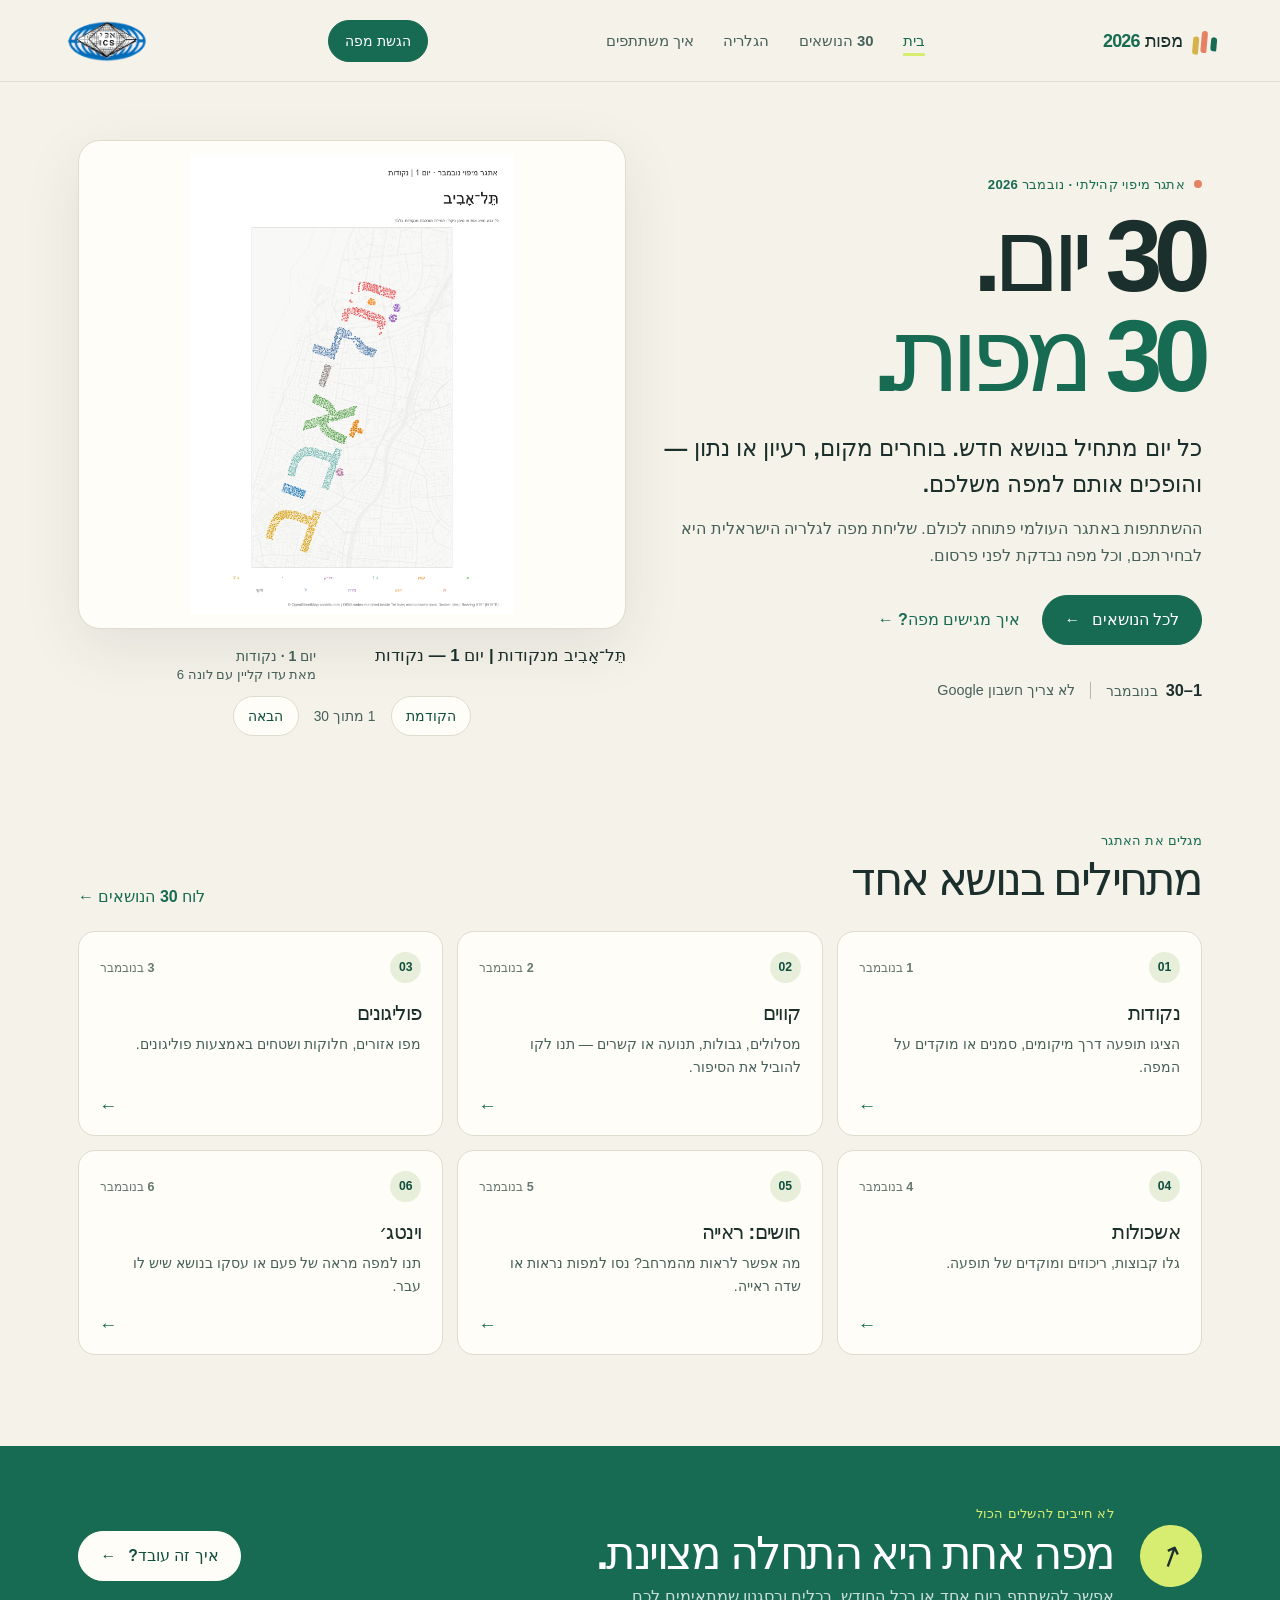
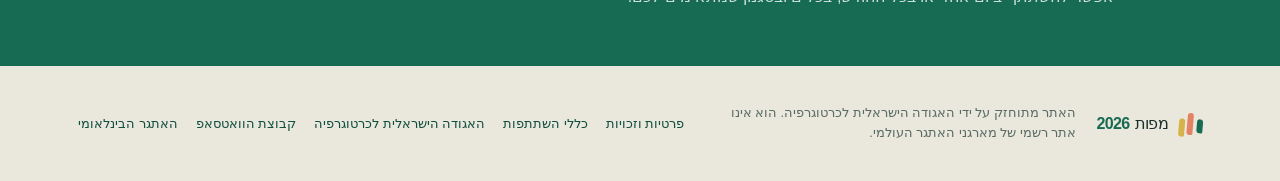
==== commit ccf70dec: "Display accessible map descriptions Co-authored-by: Copilot <223556219+Copilot@users.noreply.github." ====
--- a/index.html
+++ b/index.html
@@ -8,7 +8,7 @@
   <title>אתגר המפות הישראלי 2026</title>
   <link rel="icon" href="favicon.svg" type="image/svg+xml">
   <link rel="stylesheet" href="assets/css/styles.css?v=20261105-home-map-slideshow-v2">
-  <script src="assets/js/site.js?v=20261105-home-map-slideshow-v2" defer></script>
+  <script src="assets/js/site.js?v=20261108-accessible-map-descriptions" defer></script>
 </head>
 <body>
   <a class="skip-link" href="#main">דילוג לתוכן</a>
